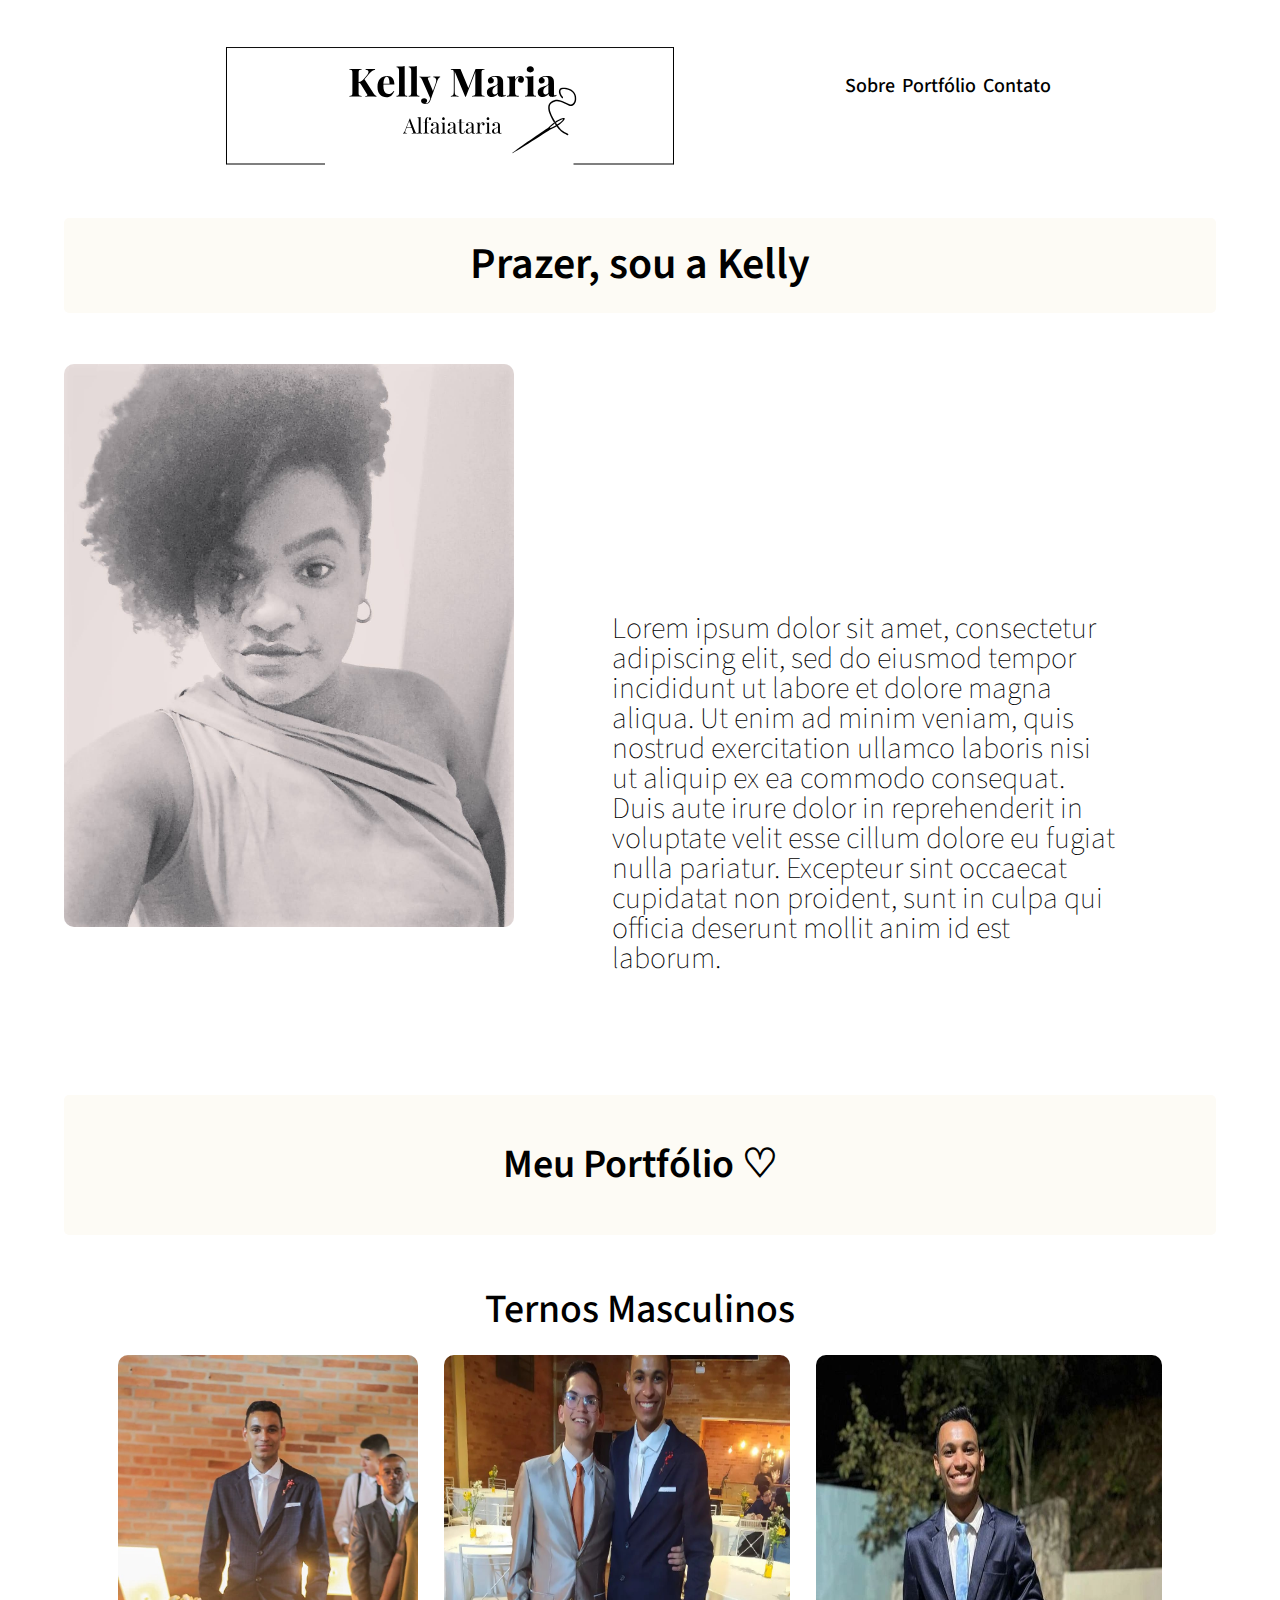
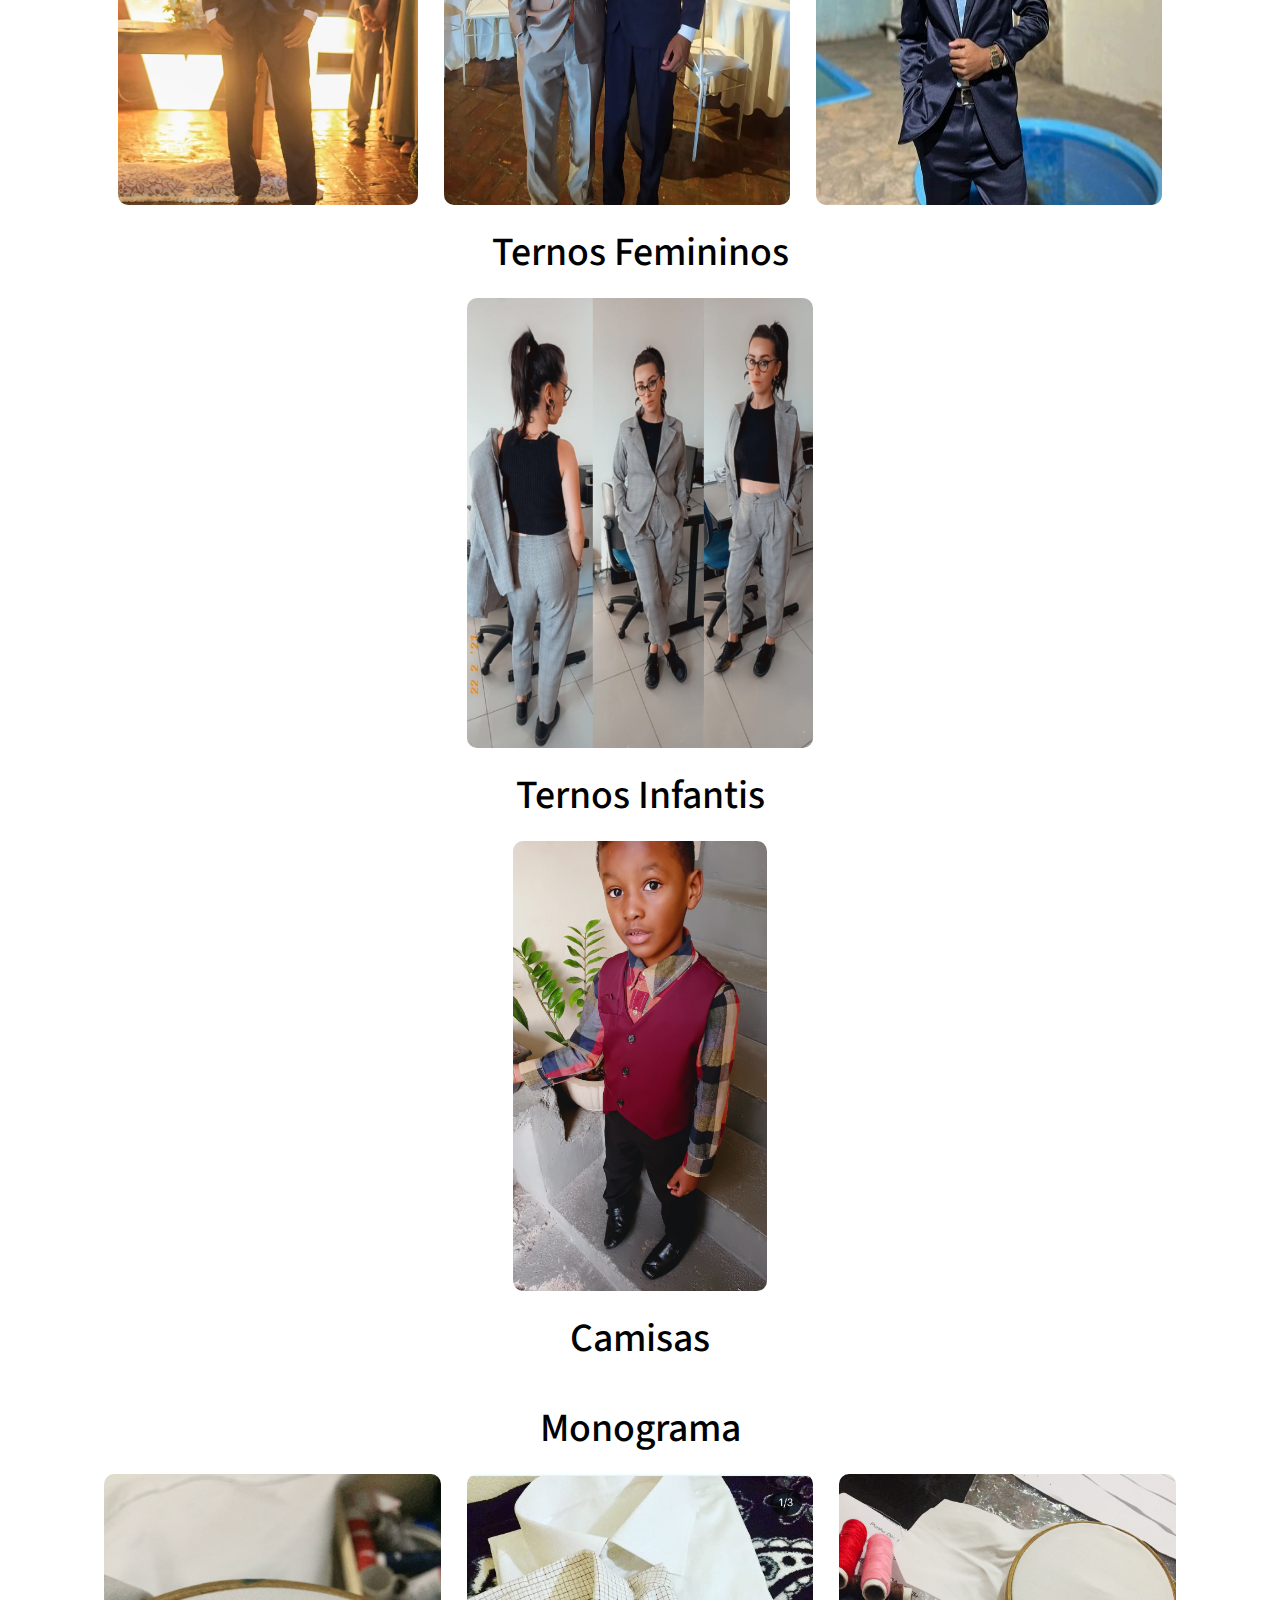
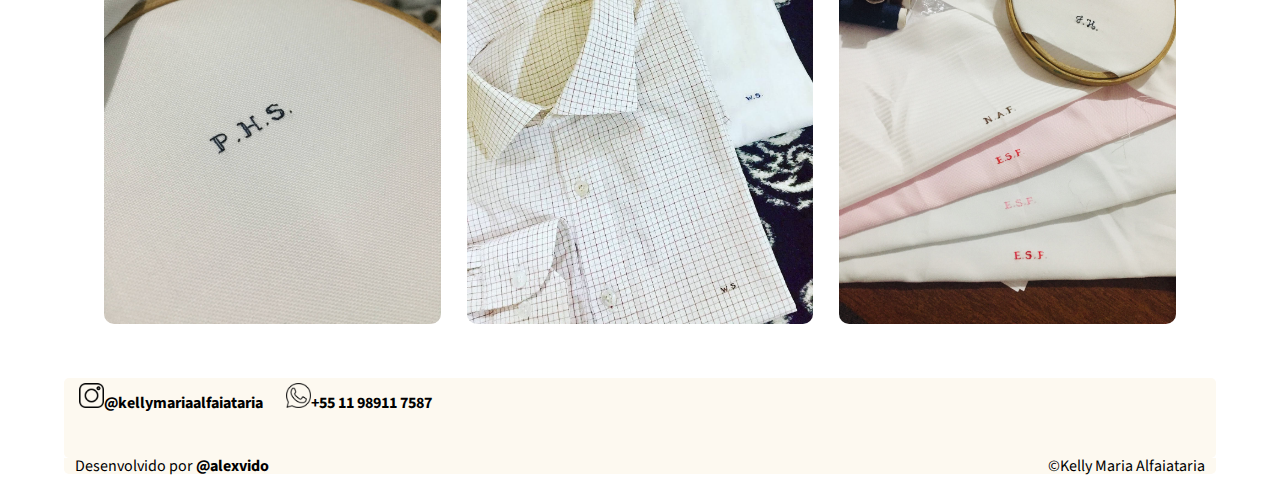
==== index.html @ ced56fb8 "Added developer Corrected border-radius" ====
<!DOCTYPE html>
<html lang="pt-br">

<head>
    <meta charset="UTF-8">
    <meta http-equiv="X-UA-Compatible" content="IE=edge">
    <meta name="viewport" content="width=device-width, initial-scale=1.0">

    <link rel="preconnect" href="https://fonts.googleapis.com">
    <link rel="preconnect" href="https://fonts.gstatic.com" crossorigin>
    <link
        href="https://fonts.googleapis.com/css2?family=La+Belle+Aurore&family=Source+Sans+Pro:ital,wght@1,200&display=swap"
        rel="stylesheet">

    <link rel="stylesheet" href="static/css/reset.css">
    <link rel="stylesheet" href="static/css/header.css">
    <link rel="stylesheet" href="static/css/about.css">
    <link rel="stylesheet" href="static/css/portfolio.css">
    <link rel="stylesheet" href="static/css/footer.css">


    <title>Kelly Maria | Alfaiataria</title>
</head>

<body>
    <header class="header">
        <fieldset class="box">
            <h1><img src="media/logo/logo.svg" alt="Kelly Maria Atelier logo"></h1>
            <nav>
                <ul>
                    <li><a href="#about">Sobre</a></li>
                    <li><a href="#portfolio">Portfólio</a></li>
                    <li><a href="#contact">Contato</a></li>
                </ul>
            </nav>
        </fieldset>
    </header>


    <a name="about">
        <h2 class="main-title">Prazer, sou a Kelly</h2>
        <div class="about">
            <img src="media//img/photo_personal_4.jpg" alt="Minha foto" class="photo_personal">
            <div class="about-text-box">
                <p class="about-text">Lorem ipsum dolor sit amet, consectetur adipiscing elit, sed do eiusmod tempor
                    incididunt ut labore et
                    dolore magna aliqua. Ut enim ad minim veniam, quis nostrud exercitation ullamco laboris nisi ut
                    aliquip
                    ex ea commodo consequat. Duis aute irure dolor in reprehenderit in voluptate velit esse cillum
                    dolore eu
                    fugiat nulla pariatur. Excepteur sint occaecat cupidatat non proident, sunt in culpa qui officia
                    deserunt mollit anim id est laborum.</p>
    </a>
    </div>
    </div>

    <main class="portfolio">

        <a name="portfolio">
            <div class="port-title-box">
                <h2 class="port-main-title">Meu Portfólio ♡</h2>
            </div>
        </a>
        <div class="men">
            <h3 class="port-titles">Ternos Masculinos</h3>
            <a href="media/img/terno.jpeg" target="_blank"><img src="media/img/terno.jpeg" alt=""
                    class="img img-men"></a>
            <a href="media/img/ternos.webp" target="_blank"><img src="media/img/ternos.webp" alt=""
                    class="img img-men"></a>
            <a href="media/img/terno_1.webp" target="_blank"><img src="media/img/terno_1.webp" alt=""
                    class="img img-men"></a>

        </div>

        <div class="women">
            <h3 class="port-titles">Ternos Femininos</h3>
            <a href="media/img/blazer_3_feminino.png" target="_blank"><img src="media/img/blazer_3_feminino.png" alt=""
                    class="img img-women"></a>

        </div>

        <div class="kids">
            <h3 class="port-titles">Ternos Infantis</h3>
            <a href="media/img/colete.jpg" target="_blank"><img src="media/img/colete.jpg" alt=""
                    class="img img-kids"></a>

        </div>

        <div class="shirt">
            <h3 class="port-titles">Camisas</h3>
        </div>

        <div class="monogram">
            <h3 class="port-titles">Monograma</h3>
            <a href="media/img/monograma_1.JPG" target="_blank"><img src="media/img/monograma_1.JPG" alt=""
                    class="img img-monogram"></a>
            <a href="media/img/monograma_2.jpg" target="_blank"><img src="media/img/monograma_2.jpg" alt=""
                    class="img img-monogram"></a>
            <a href="media/img/monograma_3.JPG" target="_blank"><img src="media/img/monograma_3.JPG" alt=""
                    class="img img-monogram"></a>

        </div>
    </main>

    <fieldset class="contact">
        <a name="contact">
            <div class="contact">

            </div>
        </a>

    </fieldset>

    <footer class="footer">
        <div class="icons">
            <ul>
                <li class="text-icons"><a href="https://www.instagram.com/kellymariaalfaiataria/" target="_blank"><img
                            src="media/icons/instagram.png" alt="instagram link"
                            class="icons">@kellymariaalfaiataria</a>
                </li>
                <li class="text-icons"><a href="https://wa.me/5511989117587" target="_blank"><img
                            src="media/icons/whatsapp.png" alt="Whatsapp link" class="icons">+55 11 98911 7587</a>
                </li>
            </ul>
        </div>
    </footer>
    <div class="registered">
        <nav>
            <ul>
                <li>
                    <h3>Desenvolvido por <a href="http://alexvido.com.br">@alexvido</a></h3>
                </li>
                <li>
                    <h3>&#169;Kelly Maria Alfaiataria</h3>
                </li>
            </ul>
        </nav>
    </div>


</body>

</html>
---- static/css/header.css ----
body {
    font-family: 'Source Sans Pro', sans-serif;
    
}

.box {
    overflow: hidden;
    margin: 2% auto;
    width: 100%;
    max-width: 1000px;
    display: flex;
    justify-content: space-around;
    flex-wrap: wrap;
}

.box img {
    margin: 2% auto;
    display: inline-flex;

    width:100%;
    height: 100%;
    min-width: 70%;

}

.box nav {
    padding-top: 5%;
}

.box nav li {
    display: inline-flex;
    justify-content: space-around;
    margin-right: 4px;
}

.box nav a {
    color: #000000;
    font-weight: 500;
    font-size: 20px;
    text-decoration: none;
}    

@media screen and (max-width: 480px) {

    .box nav {
    padding-top: 0%;
    }
}
---- static/css/about.css ----
.about {
    margin: 4% 5%;
    text-align: left;
    display: inline-flex;
}

.photo_personal {
    max-width: 100%;
    min-width:450px;
    width: 450px;
    min-height: 80%;
    border-radius: 10px;
    transition: 1s all;

}

.photo_personal:hover {
    transform: scale(1.1);
    opacity: 0.7;
}

.main-title {
    background-color: #fdfbf5;
    padding: 2% 0;
    margin:  4% 5% 0 5%;
    text-align: center;
    font-size: 44px;
    font-weight: 600;
    border-radius: 5px;
}


.about-text-box {
 margin: 20% 3% 0 3%;    
}

.about-text {
    margin: 3% auto;
    font-size: 30px;
    font-weight: 200;
    max-width: 80%;
}

@media screen and (max-width: 480px) {
    .about, .about-text-box, .photo_personal, .about-text, .main-title{
        margin: 5% auto;
        display: block;
    }

    .photo_personal {
        text-align: center;
        max-width: 95%;
        min-width: 80%;
    }

    .photo_personal:hover {
        opacity: 0.7;
    }
    
    .main-title {
        width: 100%;
        text-align: center;
        font-size: 34px;
        padding: 15% 0 15% 0;
    }

    .about-text {
        max-width: 95%;
        font-size: 20px;
        text-align: left;
    }
}

@media screen and (max-width: 900px) {
    .about, .about-text-box, .photo_personal, .about-text, .main-title{
        margin: 5% auto;
        display: block;
    }

    .photo_personal {
        text-align: center;
        max-width: 95%;
        min-width: 80%;
    }

    .photo_personal:hover {
        opacity: 0.7;
    }
    
    .main-title {
        width: 100%;
        text-align: center;
        padding: 15% 0 15% 0;
    }

    .about-text {
        max-width: 95%;
        font-size: 26px;
        text-align: left;
    }
}
---- static/css/portfolio.css ----
.portfolio {
    margin: 4% 5%;
    text-align: center;
}

.portfolio img {
    transition: 1s all;
    margin: 0 1%;
    border-radius: 10px;
    height: 450px;
    max-width: 30%;
}

.portfolio img:hover {
    cursor: pointer;
    transform: scale(1.1);
    opacity: 0.7;
}

.port-main-title {
    padding: 50px 100px;
    background-color: #fdfbf5;
    text-align: center;
    font-size: 40px;
    font-weight: 600;
    margin: 30px 0;
    border-radius: 5px;

}

.port-titles {
    text-align: center;
    font-size: 40px;
    font-weight: 500;
    padding: 25px 0;
}

    @media screen and (max-width: 480px) {
 
    .portfolio, .men img{
        margin: 5% auto;
        display: block;
    }

    .portfolio img {
        max-width: 95%;
        height: auto;
    }

    .port-title-box {
        width: 100%;
    }
    .port-main-title {
        max-width: 100%;
        padding: 15% 0 15% 0;
        font-size: 34px;
    }
    .port-titles {
        font-size: 30px;
    }
}

@media screen and (max-width: 1120px) {

    .portfolio img {
        max-width: 51%;
        min-width: 300px;
        min-height: 300px;
    }
}
---- static/css/footer.css ----
footer {
    margin: 0 5%;
    border-radius: 5px;
    background-color: #fdf9f0;
    border-top-left-radius: 5px;
    border-top-right-radius: 5px;
    height: 80px;

}

.icons {
    margin: 5px 0 0 10px;
    display: inline;
    width: 25px;
    height: 25px;
}

.icons li {
    display: inline;
    margin: 0px 5px;
}

.icons a, .registered a {
    text-decoration: none;
    color: black;    
    font-weight: bold;
}

.registered {
    border-bottom-left-radius: 5px;
    border-bottom-right-radius: 5px;
    height: 2%;
    width: 90%;
    display: flex;
    justify-content: space-between;
    margin: 0 5%;
    background-color: #fdf9f0;

}

.registered nav, .registered ul {
    width: 100%;
    display: flex;
    justify-content: space-between;
    padding: 0 .5%;

}

@media screen and (max-width: 480px) {
    
    footer {
        margin: 0;
    }
    
    .icons {
        margin: 0;
        width: 15px;
        height: 15px;
    }
    
    .text-icons {
        font-size: 15px;
    }
    
    .registered{
        width: 100%;
        height: auto;
        margin: 0;
        font-size: 15px;
    }

}

@media screen and (min-width:481px) and (max-width: 900px) {

    .footer {
        margin: 0;
        width: 100%;
    }

    .icons {
        width: 15px;
        height: 15px;
    }

    .text-icons {
        font-size: 15px;
    }

    .registered {
        height: 3%;
        width: 100%;
        margin: 0;
        font-size: 15px;

    }

}
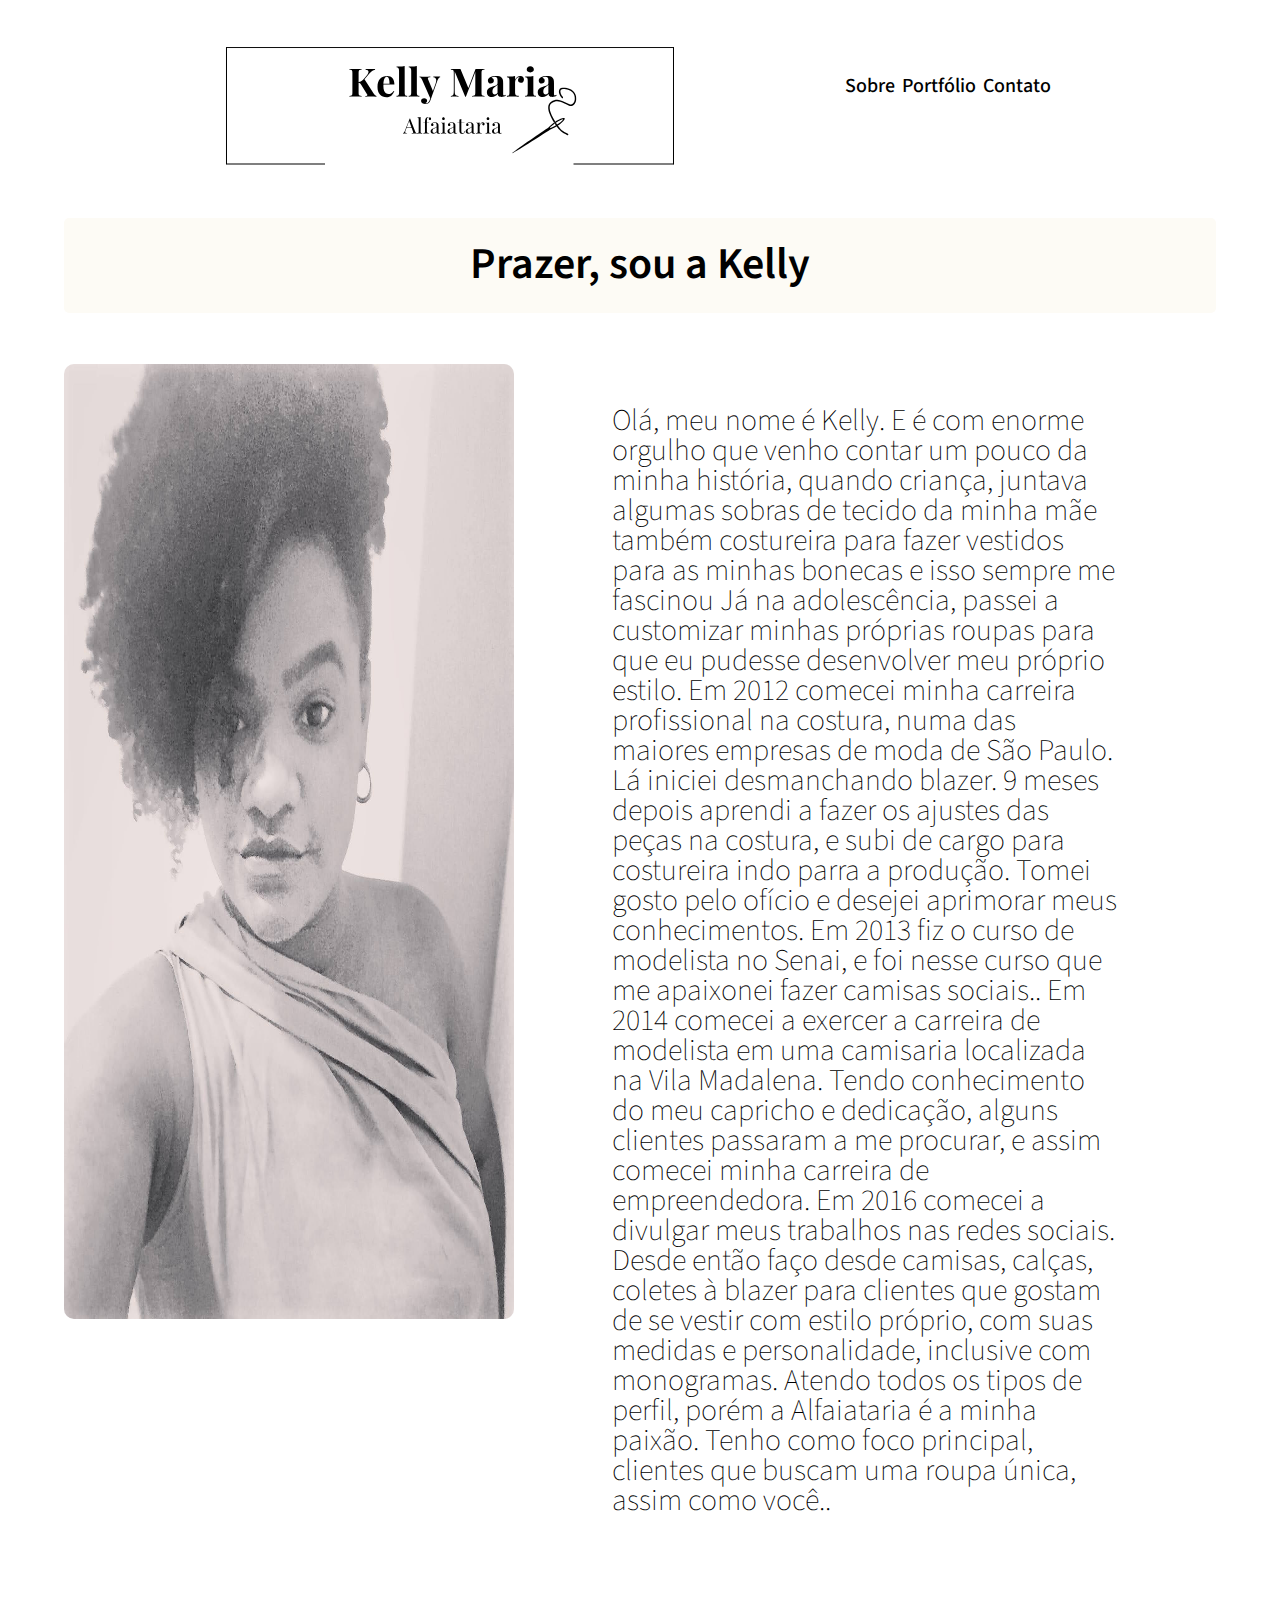
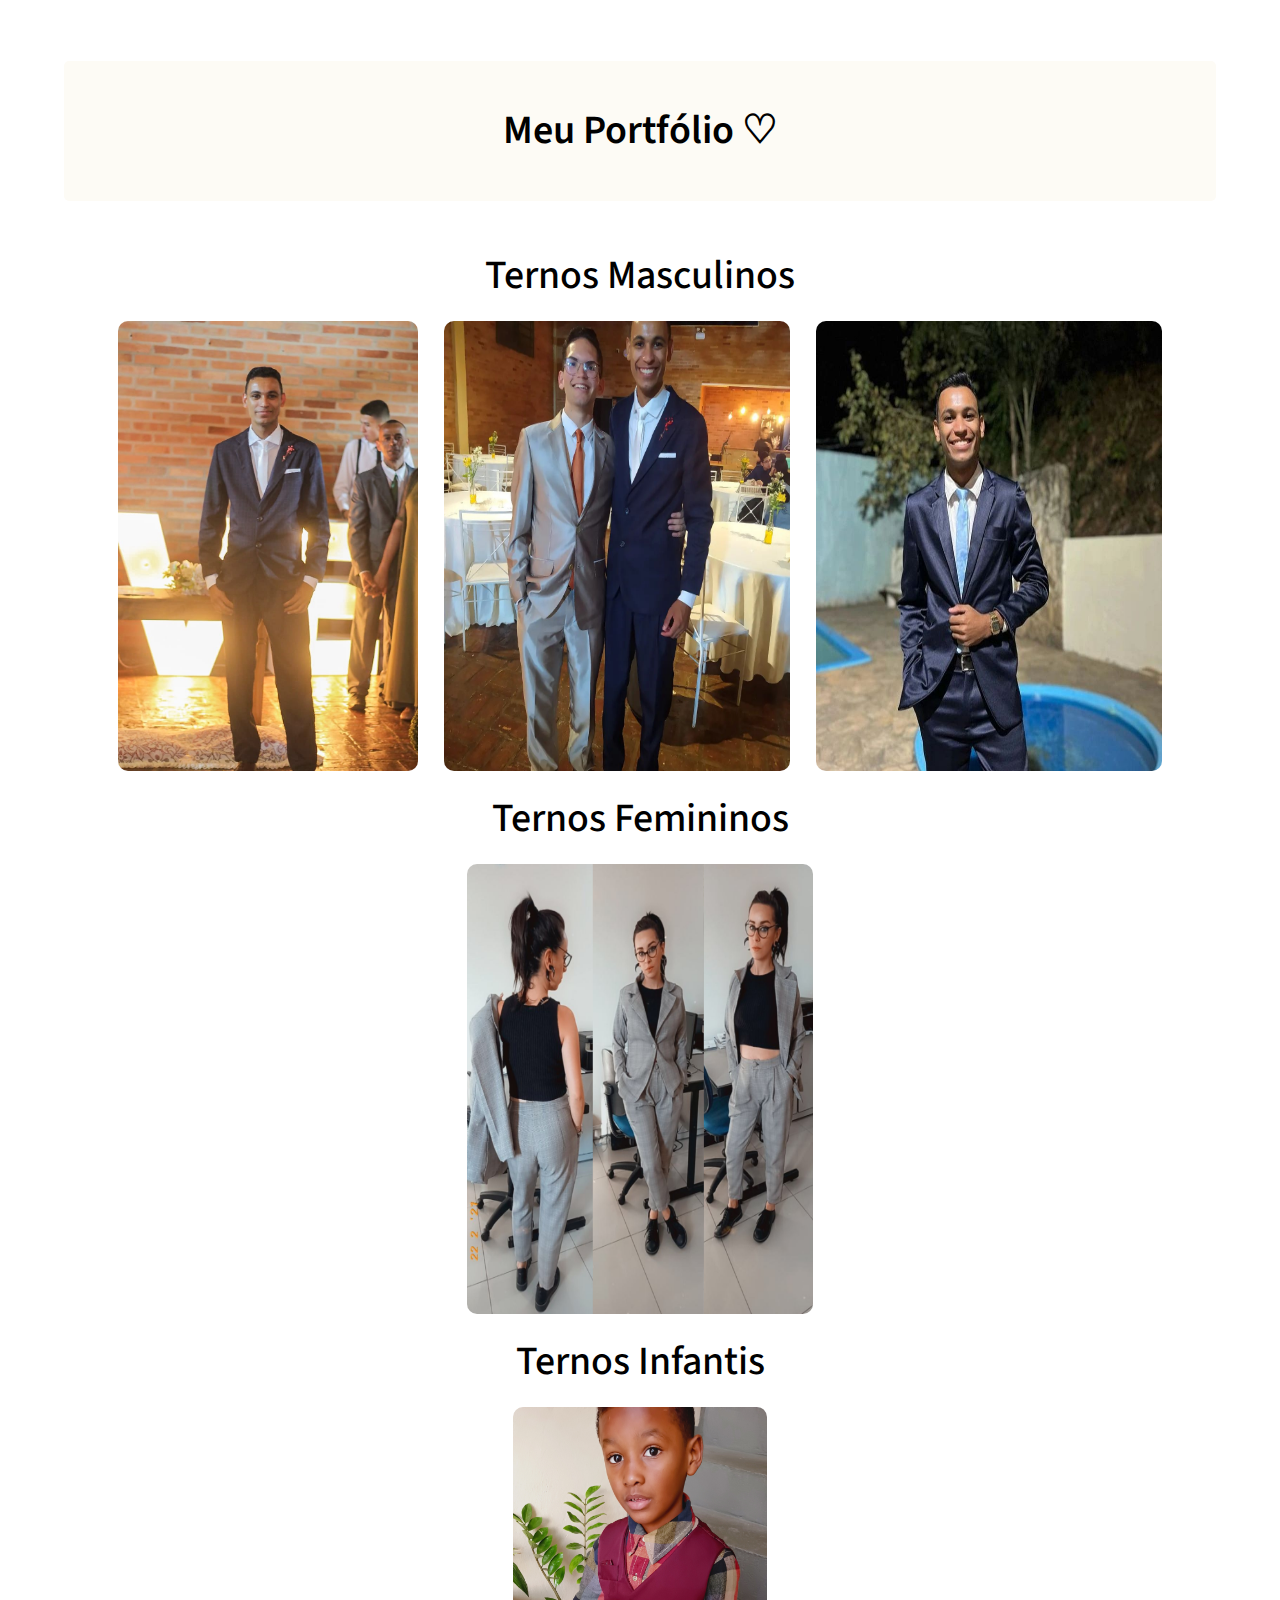
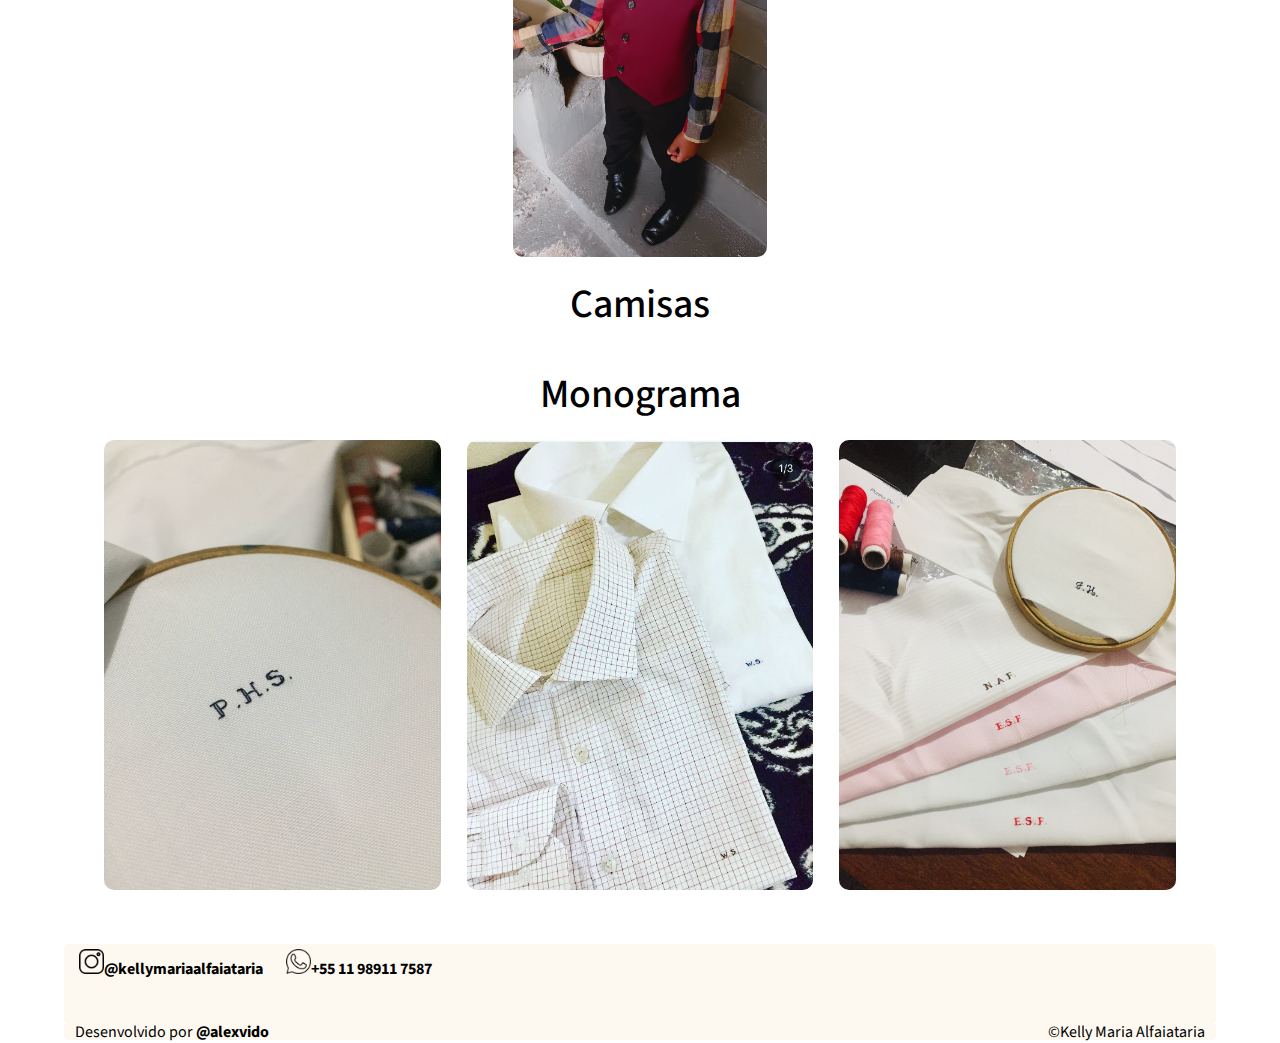
==== commit 595a3645: "Added about text and changed the about text css" ====
--- a/index.html
+++ b/index.html
@@ -17,6 +17,8 @@
     <link rel="stylesheet" href="static/css/about.css">
     <link rel="stylesheet" href="static/css/portfolio.css">
     <link rel="stylesheet" href="static/css/footer.css">
+
+    <link rel="shortcut icon" href="./media/favicon/favicon.ico" type="image/x-icon" />
 
 
     <title>Kelly Maria | Alfaiataria</title>
@@ -42,14 +44,24 @@
         <div class="about">
             <img src="media//img/photo_personal_4.jpg" alt="Minha foto" class="photo_personal">
             <div class="about-text-box">
-                <p class="about-text">Lorem ipsum dolor sit amet, consectetur adipiscing elit, sed do eiusmod tempor
-                    incididunt ut labore et
-                    dolore magna aliqua. Ut enim ad minim veniam, quis nostrud exercitation ullamco laboris nisi ut
-                    aliquip
-                    ex ea commodo consequat. Duis aute irure dolor in reprehenderit in voluptate velit esse cillum
-                    dolore eu
-                    fugiat nulla pariatur. Excepteur sint occaecat cupidatat non proident, sunt in culpa qui officia
-                    deserunt mollit anim id est laborum.</p>
+                <p class="about-text">Olá, meu nome é Kelly. E é com enorme orgulho que venho contar um pouco da minha
+                    história, quando criança, juntava algumas sobras de tecido da minha mãe também costureira para fazer
+                    vestidos para as minhas bonecas e isso sempre me fascinou
+                    Já na adolescência, passei a customizar minhas próprias roupas para que eu pudesse desenvolver meu
+                    próprio estilo.
+                    Em 2012 comecei minha carreira profissional na costura, numa das maiores empresas de moda de São
+                    Paulo. Lá iniciei desmanchando blazer. 9 meses depois aprendi a fazer os ajustes das peças na
+                    costura, e subi de cargo para costureira indo parra a produção. Tomei gosto pelo ofício e desejei
+                    aprimorar meus conhecimentos.
+                    Em 2013 fiz o curso de modelista no Senai, e foi nesse curso que me apaixonei fazer camisas
+                    sociais..
+                    Em 2014 comecei a exercer a carreira de modelista em uma camisaria localizada na Vila Madalena.
+                    Tendo conhecimento do meu capricho e dedicação, alguns clientes passaram a me procurar, e assim
+                    comecei minha carreira de empreendedora. Em 2016 comecei a divulgar meus trabalhos nas redes
+                    sociais. Desde então faço desde camisas, calças, coletes à blazer para clientes que gostam de se
+                    vestir com estilo próprio, com suas medidas e personalidade, inclusive com monogramas.
+                    Atendo todos os tipos de perfil, porém a Alfaiataria é a minha paixão. Tenho como foco principal,
+                    clientes que buscam uma roupa única, assim como você..</p>
     </a>
     </div>
     </div>
@@ -128,7 +140,7 @@
         <nav>
             <ul>
                 <li>
-                    <h3>Desenvolvido por <a href="http://alexvido.com.br">@alexvido</a></h3>
+                    <h3>Desenvolvido por <a href="https://alexvido.com.br">@alexvido</a></h3>
                 </li>
                 <li>
                     <h3>&#169;Kelly Maria Alfaiataria</h3>
@@ -136,8 +148,6 @@
             </ul>
         </nav>
     </div>
-
-
 </body>
 
 </html>--- a/static/css/about.css
+++ b/static/css/about.css
@@ -31,7 +31,7 @@
 
 
 .about-text-box {
- margin: 20% 3% 0 3%;    
+ margin: 2% 3%;    
 }
 
 .about-text {
--- a/static/css/footer.css
+++ b/static/css/footer.css
@@ -68,7 +68,9 @@
         margin: 0;
         font-size: 15px;
     }
-
+    .registered nav, .registered ul {
+        padding: 0 3%;
+    }
 }
 
 @media screen and (min-width:481px) and (max-width: 900px) {
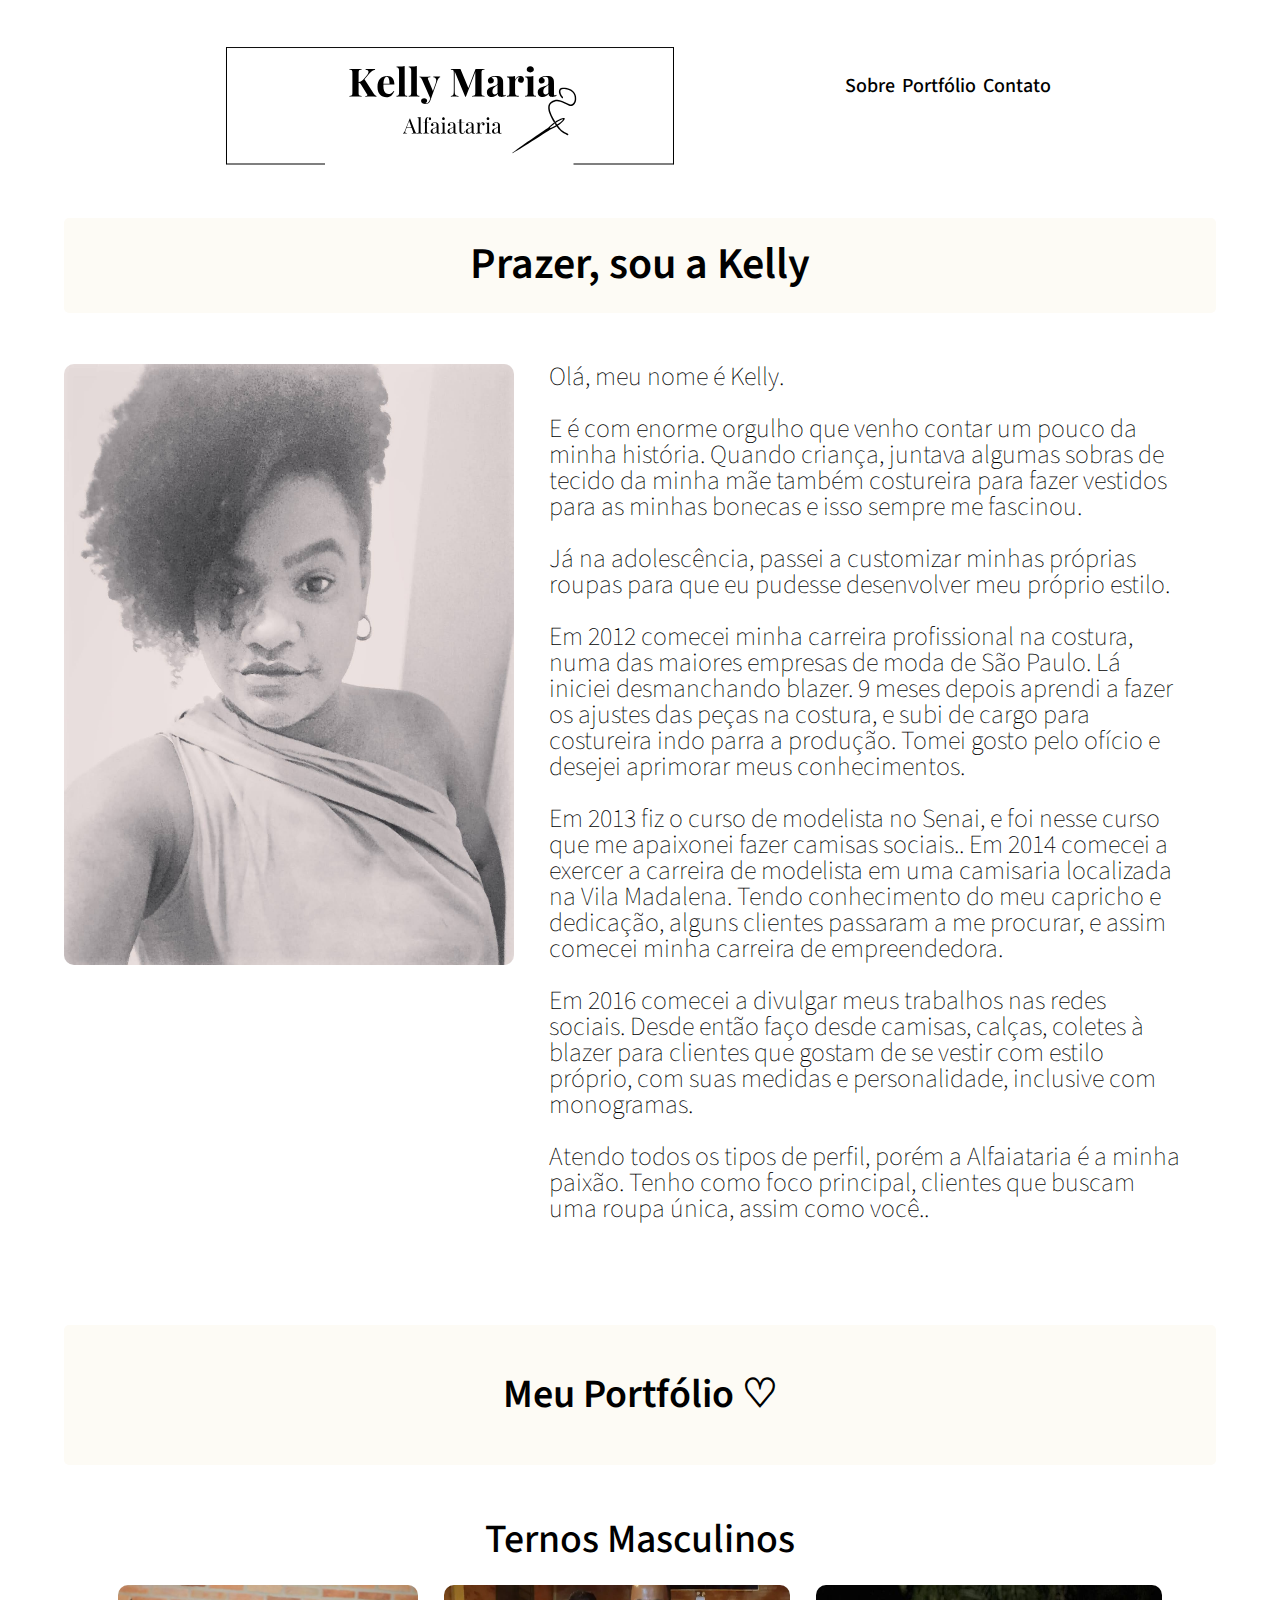
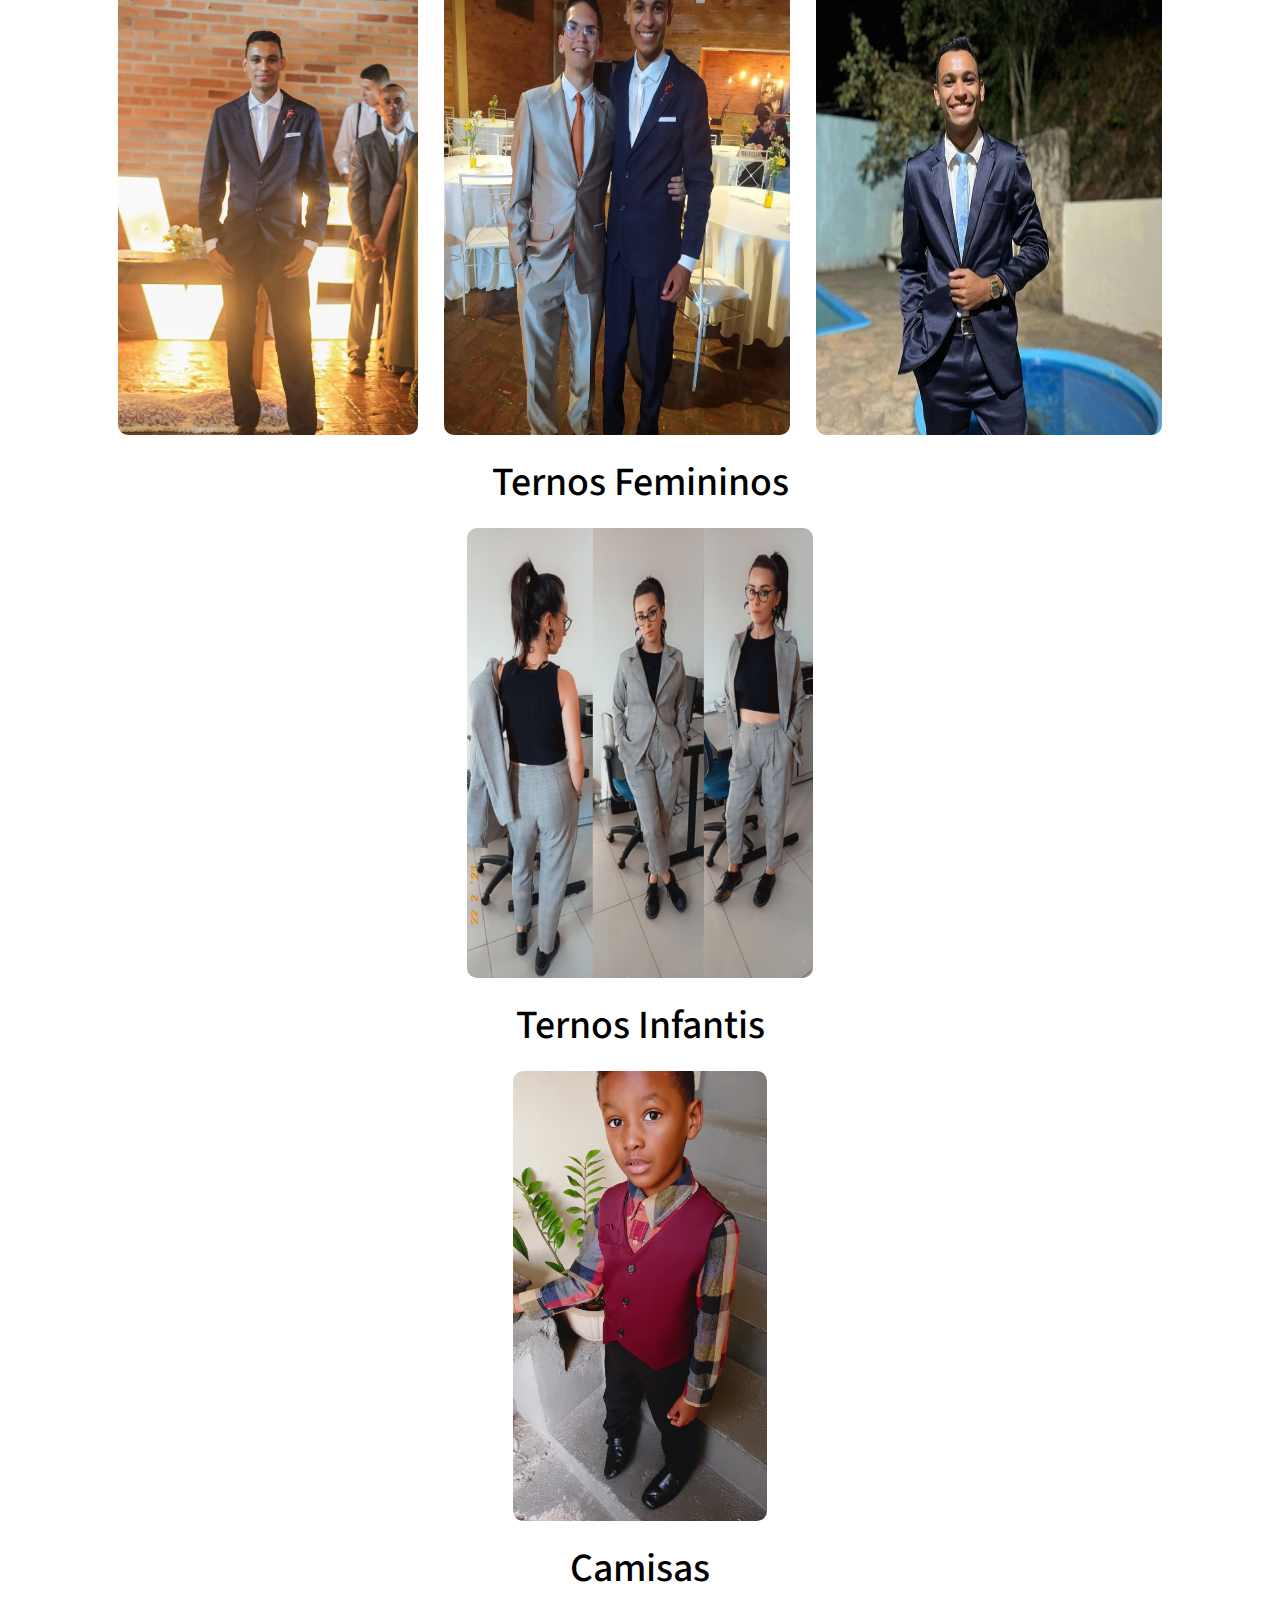
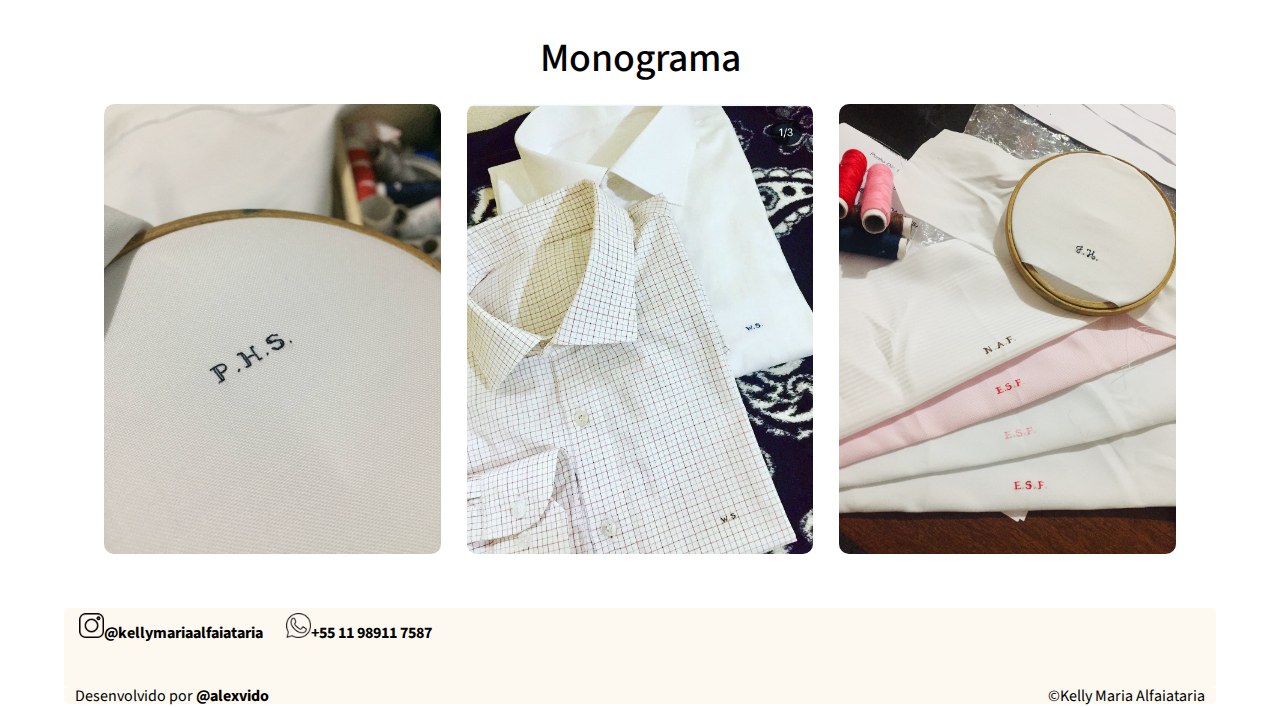
==== commit 93f98550: "Changed p tags to one p with br tags" ====
--- a/index.html
+++ b/index.html
@@ -44,24 +44,27 @@
         <div class="about">
             <img src="media//img/photo_personal_4.jpg" alt="Minha foto" class="photo_personal">
             <div class="about-text-box">
-                <p class="about-text">Olá, meu nome é Kelly. E é com enorme orgulho que venho contar um pouco da minha
-                    história, quando criança, juntava algumas sobras de tecido da minha mãe também costureira para fazer
-                    vestidos para as minhas bonecas e isso sempre me fascinou
-                    Já na adolescência, passei a customizar minhas próprias roupas para que eu pudesse desenvolver meu
-                    próprio estilo.
-                    Em 2012 comecei minha carreira profissional na costura, numa das maiores empresas de moda de São
-                    Paulo. Lá iniciei desmanchando blazer. 9 meses depois aprendi a fazer os ajustes das peças na
+                <p class="about-text">Olá, meu nome é Kelly.<br /><br />
+                    E é com enorme orgulho que venho contar um pouco da minha
+                    história. Quando criança, juntava algumas sobras de tecido da minha mãe também costureira para fazer
+                    vestidos para as minhas bonecas e isso sempre me fascinou.<br /><br />
+                    Já na adolescência, passei a customizar minhas próprias roupas para que eu
+                    pudesse desenvolver meu próprio estilo.<br /><br />
+                    Em 2012 comecei minha carreira profissional na costura, numa das maiores empresas
+                    de moda de São Paulo. Lá iniciei desmanchando blazer. 9 meses depois aprendi a fazer os ajustes das
+                    peças na
                     costura, e subi de cargo para costureira indo parra a produção. Tomei gosto pelo ofício e desejei
-                    aprimorar meus conhecimentos.
-                    Em 2013 fiz o curso de modelista no Senai, e foi nesse curso que me apaixonei fazer camisas
-                    sociais..
+                    aprimorar meus conhecimentos.<br /><br />
+                    Em 2013 fiz o curso de modelista no Senai, e foi nesse curso que me apaixonei
+                    fazer camisas sociais..
                     Em 2014 comecei a exercer a carreira de modelista em uma camisaria localizada na Vila Madalena.
                     Tendo conhecimento do meu capricho e dedicação, alguns clientes passaram a me procurar, e assim
-                    comecei minha carreira de empreendedora. Em 2016 comecei a divulgar meus trabalhos nas redes
-                    sociais. Desde então faço desde camisas, calças, coletes à blazer para clientes que gostam de se
-                    vestir com estilo próprio, com suas medidas e personalidade, inclusive com monogramas.
-                    Atendo todos os tipos de perfil, porém a Alfaiataria é a minha paixão. Tenho como foco principal,
-                    clientes que buscam uma roupa única, assim como você..</p>
+                    comecei minha carreira de empreendedora. <br /><br />
+                    Em 2016 comecei a divulgar meus trabalhos nas redes sociais. Desde então faço desde camisas, calças,
+                    coletes à blazer para clientes que gostam de se
+                    vestir com estilo próprio, com suas medidas e personalidade, inclusive com monogramas.<br /><br />
+                    Atendo todos os tipos de perfil, porém a Alfaiataria é a minha paixão. Tenho como
+                    foco principal, clientes que buscam uma roupa única, assim como você..</p>
     </a>
     </div>
     </div>
--- a/static/css/about.css
+++ b/static/css/about.css
@@ -8,7 +8,7 @@
     max-width: 100%;
     min-width:450px;
     width: 450px;
-    min-height: 80%;
+    min-height: 70%;
     border-radius: 10px;
     transition: 1s all;
 
@@ -31,14 +31,14 @@
 
 
 .about-text-box {
- margin: 2% 3%;    
+ margin: 0;    
 }
 
 .about-text {
-    margin: 3% auto;
-    font-size: 30px;
+    margin: 0 auto;
+    font-size: 26px;
     font-weight: 200;
-    max-width: 80%;
+    max-width: 90%;
 }
 
 @media screen and (max-width: 480px) {
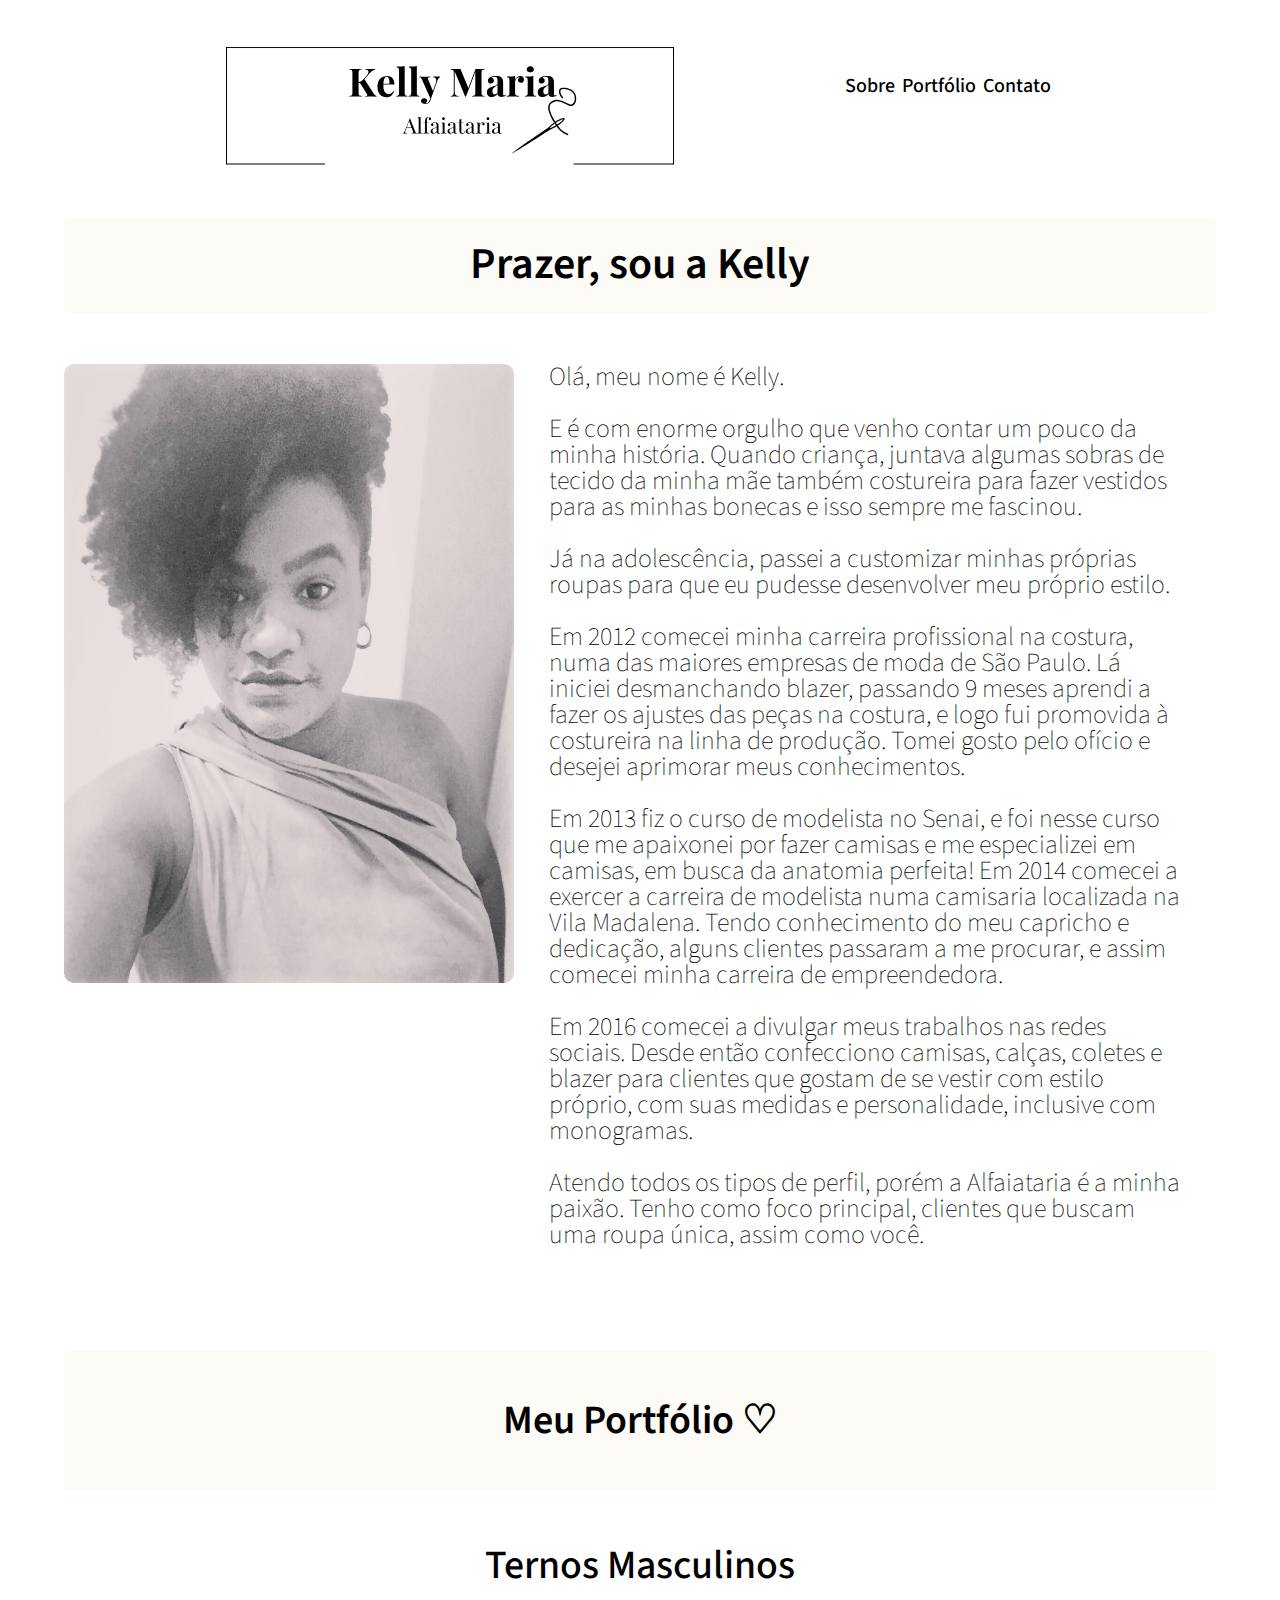
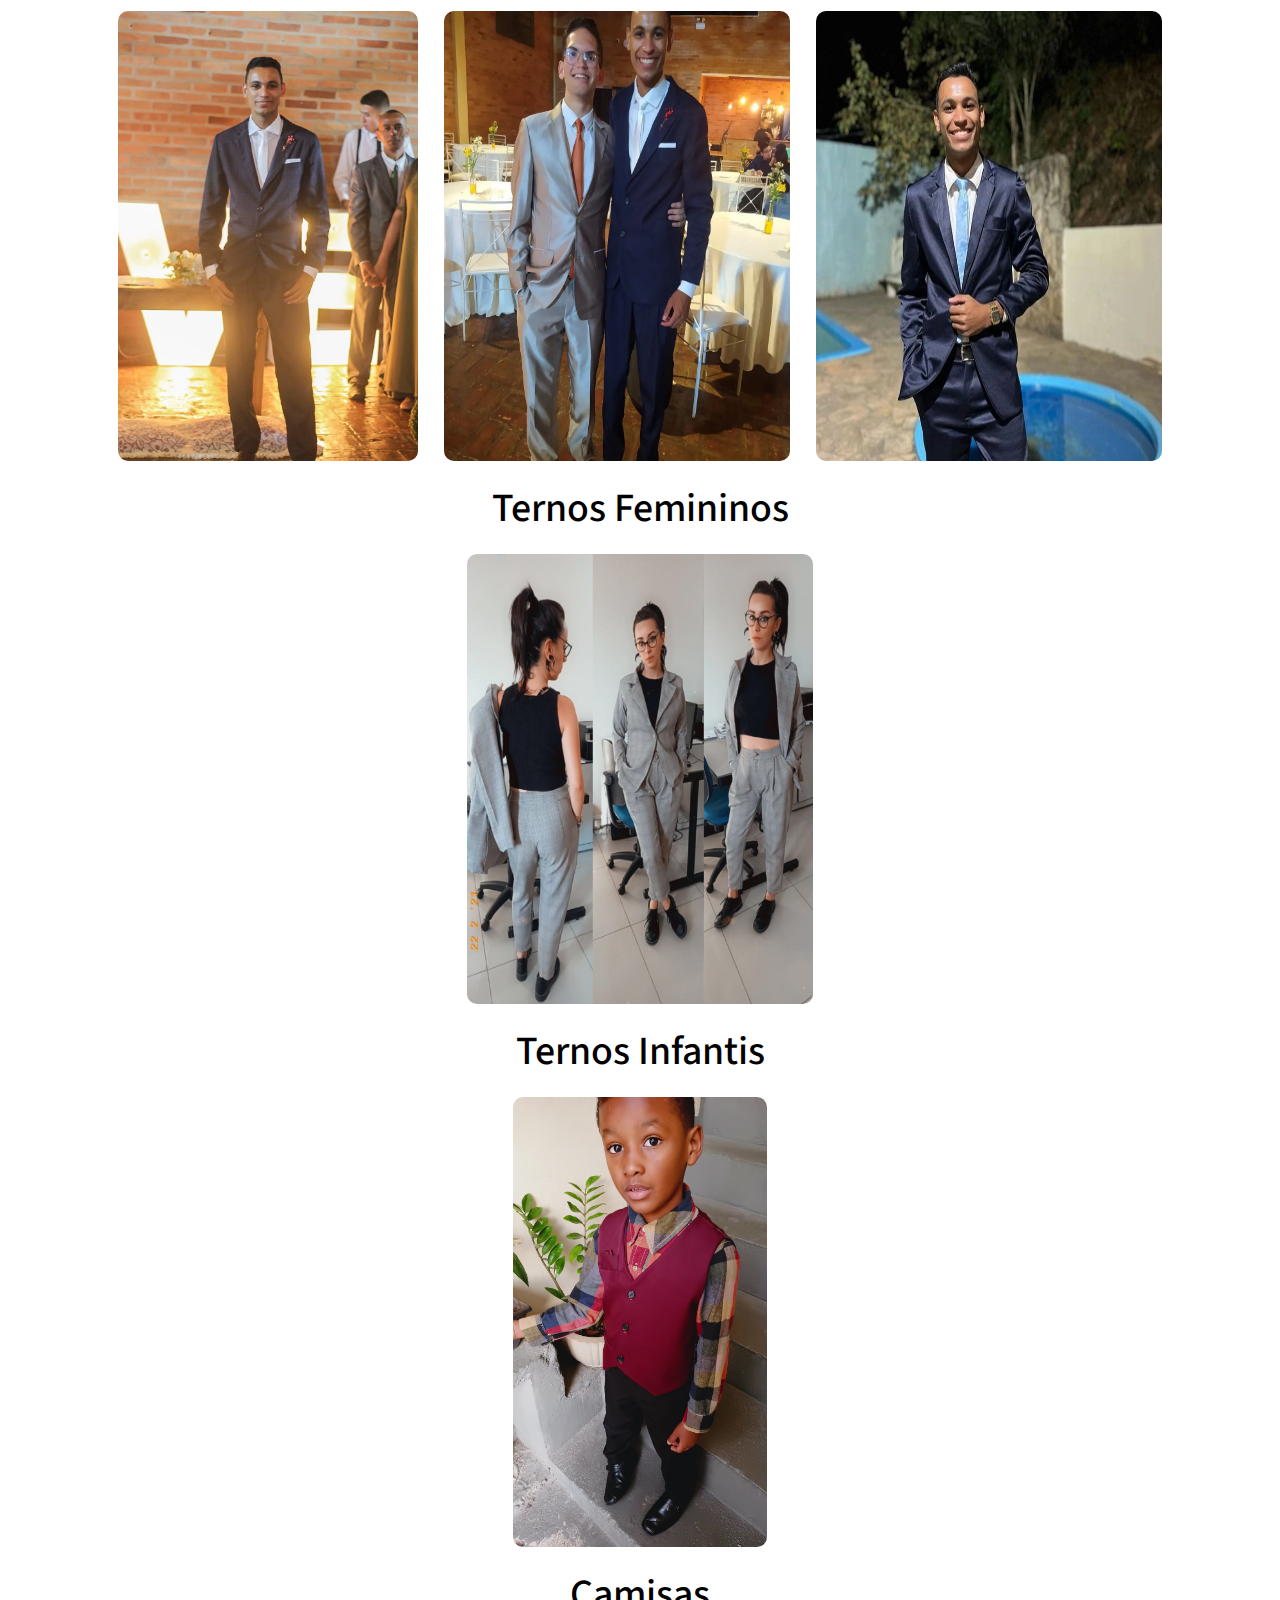
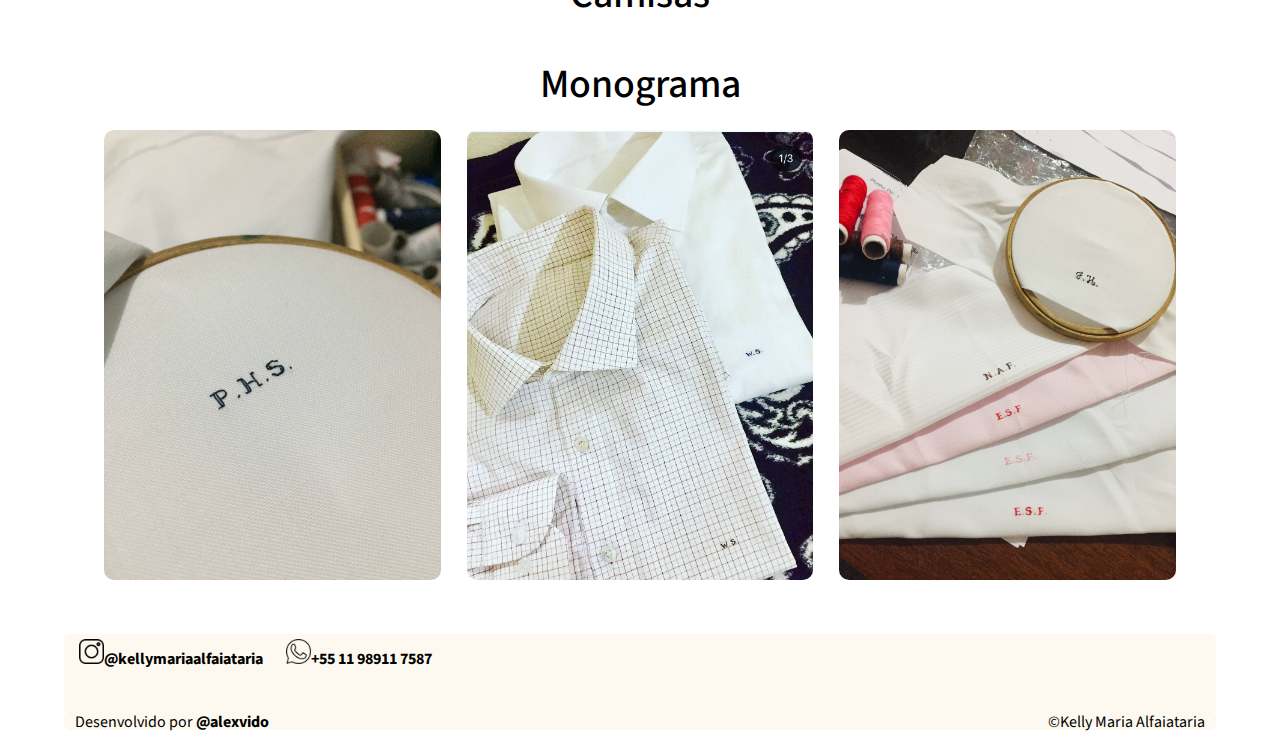
==== commit ab29b4a2: "Changed the about text" ====
--- a/index.html
+++ b/index.html
@@ -50,21 +50,21 @@
                     vestidos para as minhas bonecas e isso sempre me fascinou.<br /><br />
                     Já na adolescência, passei a customizar minhas próprias roupas para que eu
                     pudesse desenvolver meu próprio estilo.<br /><br />
-                    Em 2012 comecei minha carreira profissional na costura, numa das maiores empresas
-                    de moda de São Paulo. Lá iniciei desmanchando blazer. 9 meses depois aprendi a fazer os ajustes das
-                    peças na
-                    costura, e subi de cargo para costureira indo parra a produção. Tomei gosto pelo ofício e desejei
-                    aprimorar meus conhecimentos.<br /><br />
-                    Em 2013 fiz o curso de modelista no Senai, e foi nesse curso que me apaixonei
-                    fazer camisas sociais..
-                    Em 2014 comecei a exercer a carreira de modelista em uma camisaria localizada na Vila Madalena.
+                    Em 2012 comecei minha carreira profissional na costura, numa das maiores empresas de moda de São
+                    Paulo. Lá iniciei desmanchando blazer, passando 9 meses aprendi a fazer os ajustes das peças na
+                    costura, e logo fui promovida à costureira na linha de produção.
+                    Tomei gosto pelo ofício e desejei aprimorar meus conhecimentos.<br /><br />
+                    Em 2013 fiz o curso de modelista no Senai, e foi nesse curso que me apaixonei por fazer camisas e me
+                    especializei em camisas, em busca da anatomia perfeita!
+                    Em 2014 comecei a exercer a carreira de modelista numa camisaria localizada na Vila Madalena.
                     Tendo conhecimento do meu capricho e dedicação, alguns clientes passaram a me procurar, e assim
                     comecei minha carreira de empreendedora. <br /><br />
-                    Em 2016 comecei a divulgar meus trabalhos nas redes sociais. Desde então faço desde camisas, calças,
-                    coletes à blazer para clientes que gostam de se
-                    vestir com estilo próprio, com suas medidas e personalidade, inclusive com monogramas.<br /><br />
-                    Atendo todos os tipos de perfil, porém a Alfaiataria é a minha paixão. Tenho como
-                    foco principal, clientes que buscam uma roupa única, assim como você..</p>
+                    Em 2016 comecei a divulgar meus trabalhos nas redes sociais. Desde então confecciono camisas,
+                    calças, coletes e blazer para clientes que gostam de se vestir com estilo próprio, com suas medidas
+                    e personalidade, inclusive com monogramas.<br /><br />
+                    Atendo todos os tipos de perfil, porém a Alfaiataria é a minha paixão. Tenho como foco principal,
+                    clientes que buscam uma roupa única, assim como você.
+                </p>
     </a>
     </div>
     </div>
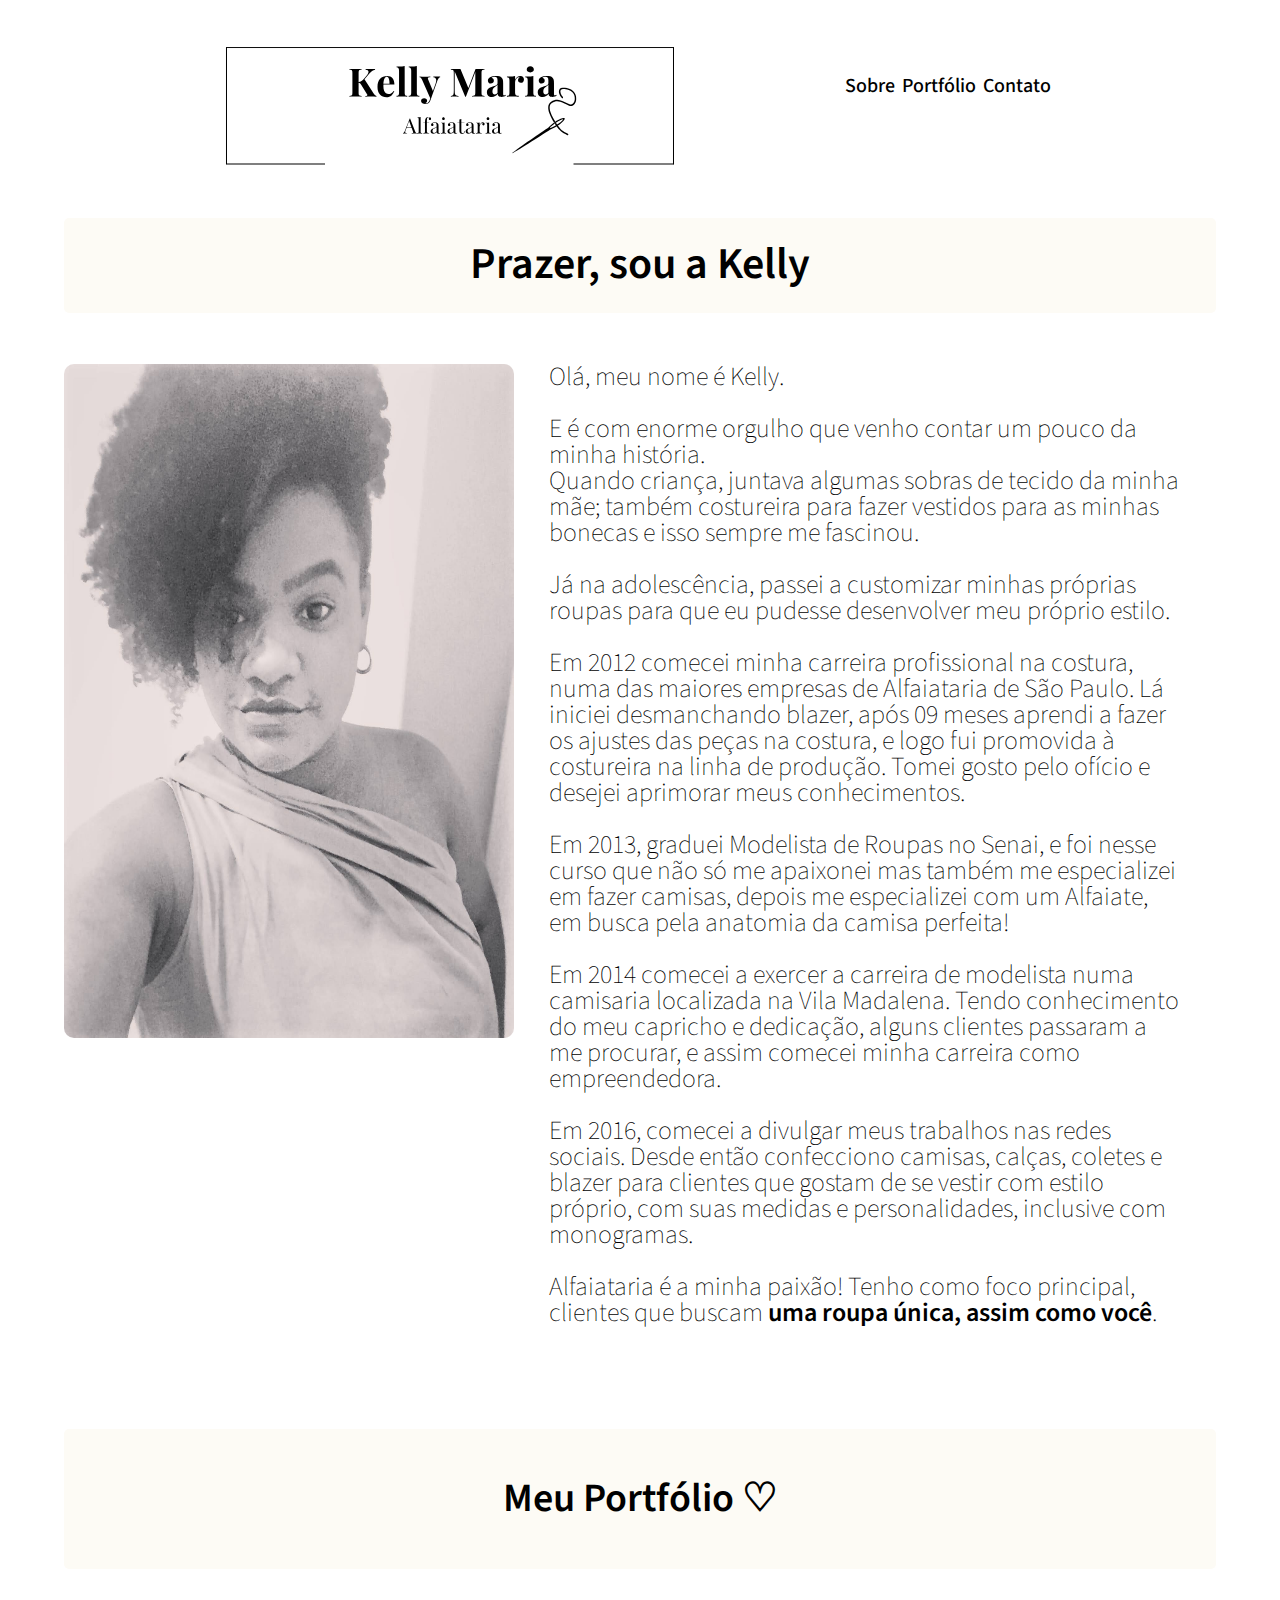
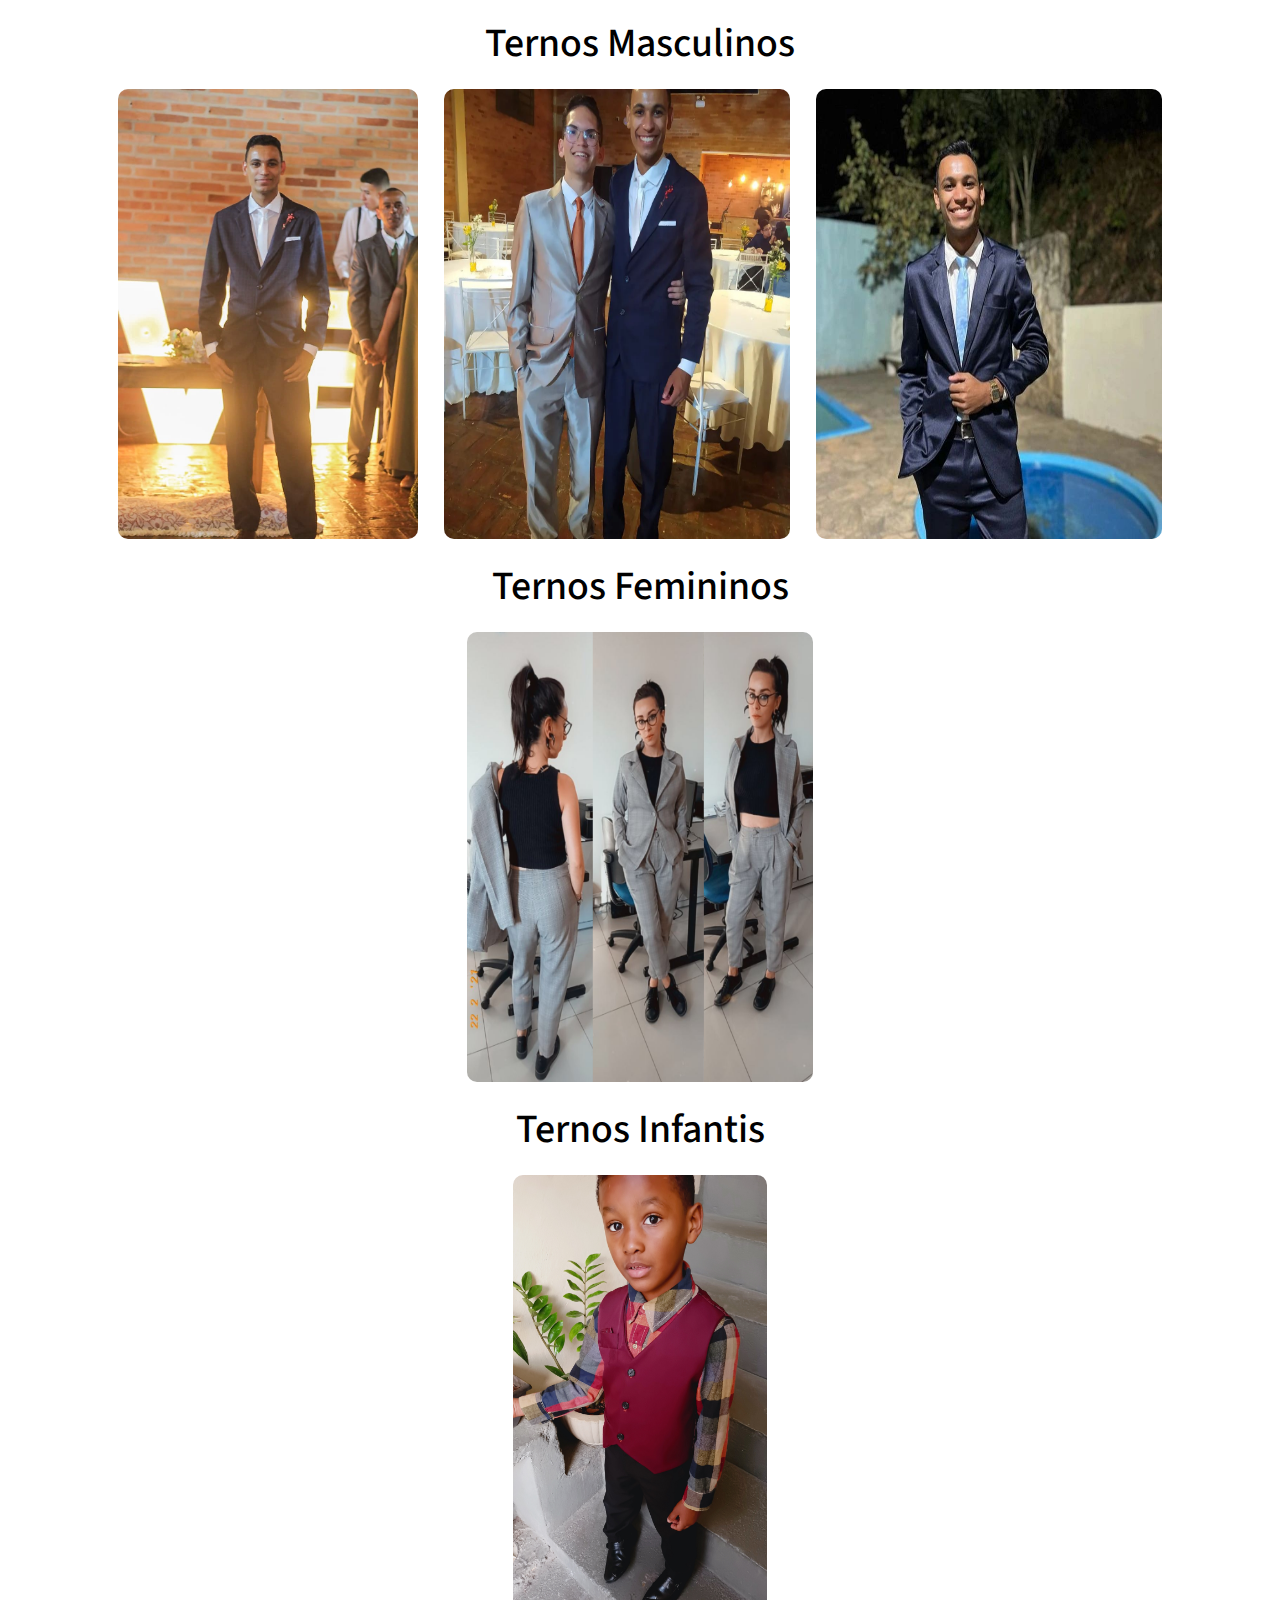
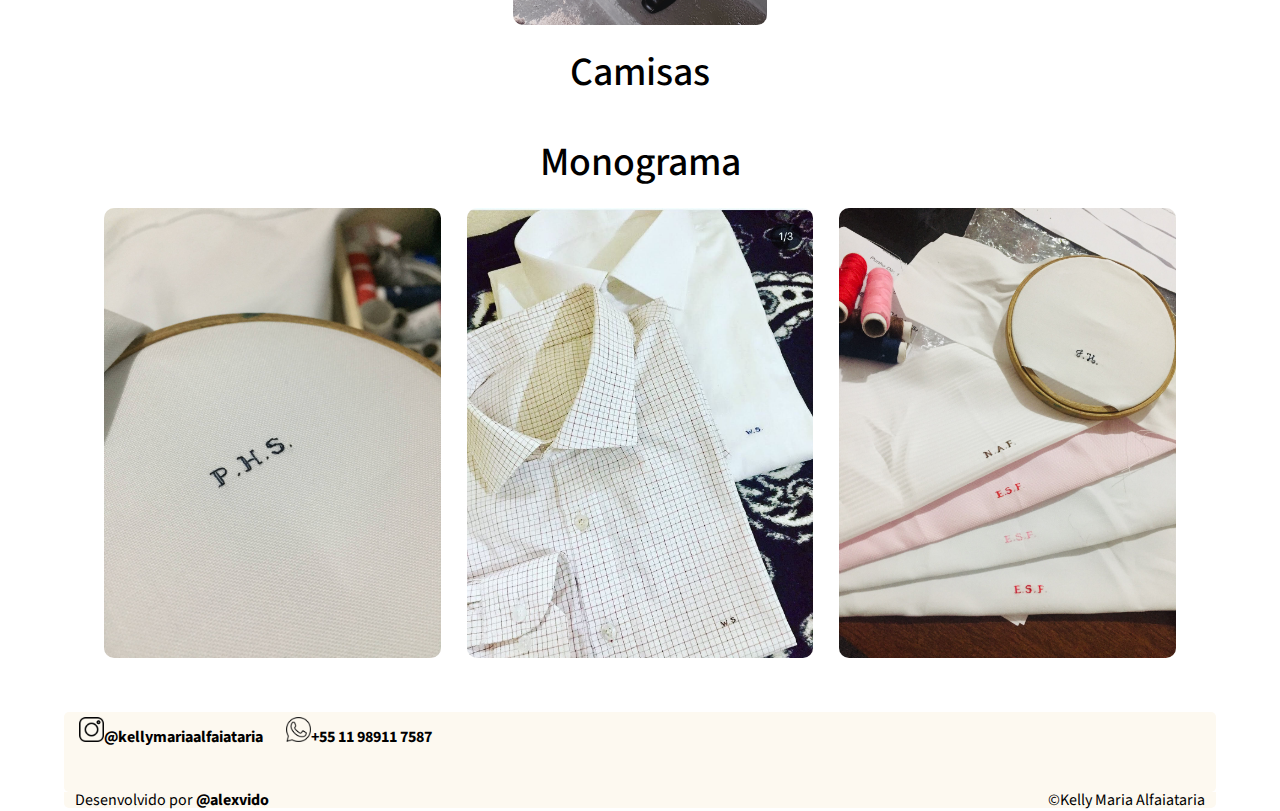
==== commit 8204e2b4: "Other changes in text" ====
--- a/index.html
+++ b/index.html
@@ -44,26 +44,27 @@
         <div class="about">
             <img src="media//img/photo_personal_4.jpg" alt="Minha foto" class="photo_personal">
             <div class="about-text-box">
-                <p class="about-text">Olá, meu nome é Kelly.<br /><br />
-                    E é com enorme orgulho que venho contar um pouco da minha
-                    história. Quando criança, juntava algumas sobras de tecido da minha mãe também costureira para fazer
-                    vestidos para as minhas bonecas e isso sempre me fascinou.<br /><br />
-                    Já na adolescência, passei a customizar minhas próprias roupas para que eu
-                    pudesse desenvolver meu próprio estilo.<br /><br />
-                    Em 2012 comecei minha carreira profissional na costura, numa das maiores empresas de moda de São
-                    Paulo. Lá iniciei desmanchando blazer, passando 9 meses aprendi a fazer os ajustes das peças na
-                    costura, e logo fui promovida à costureira na linha de produção.
-                    Tomei gosto pelo ofício e desejei aprimorar meus conhecimentos.<br /><br />
-                    Em 2013 fiz o curso de modelista no Senai, e foi nesse curso que me apaixonei por fazer camisas e me
-                    especializei em camisas, em busca da anatomia perfeita!
-                    Em 2014 comecei a exercer a carreira de modelista numa camisaria localizada na Vila Madalena.
-                    Tendo conhecimento do meu capricho e dedicação, alguns clientes passaram a me procurar, e assim
-                    comecei minha carreira de empreendedora. <br /><br />
-                    Em 2016 comecei a divulgar meus trabalhos nas redes sociais. Desde então confecciono camisas,
+                <p class="about-text">Olá, meu nome é Kelly.<br><br>
+                    E é com enorme orgulho que venho contar um pouco da minha história.<br>
+                    Quando criança, juntava algumas sobras de tecido da minha mãe; também costureira para fazer vestidos
+                    para as minhas bonecas e isso sempre me fascinou.<br><br>
+                    Já na adolescência, passei a customizar minhas próprias roupas para que eu pudesse desenvolver meu
+                    próprio estilo.<br><br>
+                    Em 2012 comecei minha carreira profissional na costura, numa das maiores empresas de Alfaiataria de
+                    São Paulo. Lá iniciei desmanchando blazer, após 09 meses aprendi a fazer os ajustes das peças na
+                    costura, e logo fui promovida à costureira na linha de produção. Tomei gosto pelo ofício e desejei
+                    aprimorar meus conhecimentos.<br><br>
+                    Em 2013, graduei Modelista de Roupas no Senai, e foi nesse curso que não só me apaixonei mas também
+                    me especializei em fazer camisas, depois me especializei com um Alfaiate, em busca pela anatomia da
+                    camisa perfeita!<br><br>
+                    Em 2014 comecei a exercer a carreira de modelista numa camisaria localizada na Vila Madalena. Tendo
+                    conhecimento do meu capricho e dedicação, alguns clientes passaram a me procurar, e assim comecei
+                    minha carreira como empreendedora.<br><br>
+                    Em 2016, comecei a divulgar meus trabalhos nas redes sociais. Desde então confecciono camisas,
                     calças, coletes e blazer para clientes que gostam de se vestir com estilo próprio, com suas medidas
-                    e personalidade, inclusive com monogramas.<br /><br />
-                    Atendo todos os tipos de perfil, porém a Alfaiataria é a minha paixão. Tenho como foco principal,
-                    clientes que buscam uma roupa única, assim como você.
+                    e personalidades, inclusive com monogramas.<br><br>
+                    Alfaiataria é a minha paixão! Tenho como foco principal, clientes que buscam
+                    <strong>uma roupa única, assim como você</strong>.
                 </p>
     </a>
     </div>
--- a/static/css/about.css
+++ b/static/css/about.css
@@ -29,7 +29,6 @@
     border-radius: 5px;
 }
 
-
 .about-text-box {
  margin: 0;    
 }
@@ -39,6 +38,10 @@
     font-size: 26px;
     font-weight: 200;
     max-width: 90%;
+}
+
+.about-text strong {
+    font-weight: 600;
 }
 
 @media screen and (max-width: 480px) {
